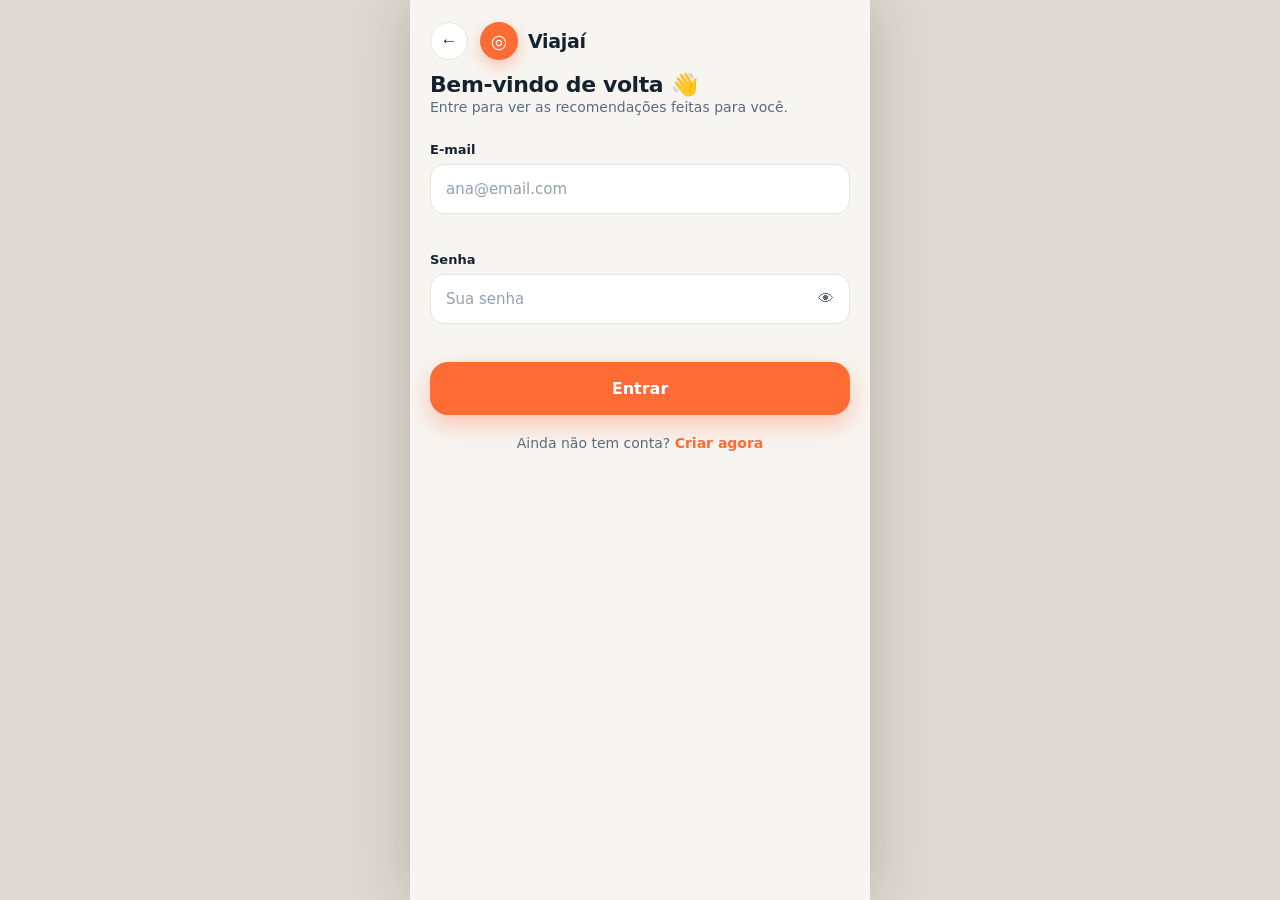
==== app.html @ b789b590 "Demo estática do Viajaí (telas e tour) Co-Authored-By: Claude Sonnet 5.5 <noreply@anthropic.com> Cla" ====
<!DOCTYPE html>
<html lang="pt-BR">
<head>
  <meta charset="UTF-8" />
  <meta name="viewport" content="width=device-width, initial-scale=1, viewport-fit=cover" />
  <title>Início · Viajaí</title>
  <link rel="stylesheet" href="vendor/leaflet/leaflet.css" />
  <link rel="stylesheet" href="css/estilos.css" />
</head>
<body>
  <main class="app">
    <header class="cabecalho-home">
      <div>
        <p class="texto-apoio" id="saudacao">Bem-vindo de volta</p>
        <h2 id="nome-usuario">…</h2>
      </div>
      <div style="display:flex;align-items:center;gap:10px">
        <button class="icone-redondo" id="atalho-salvos" title="Meus salvos">♥</button>
        <div class="avatar" id="avatar">?</div>
      </div>
    </header>

    <div class="busca">
      <label class="busca__caixa">
        <span>🔍</span>
        <input id="entrada-busca" type="search" placeholder="Buscar destinos, restaurantes..." />
      </label>
      <button class="busca__botao" id="botao-filtros" title="Filtros">⚙</button>
    </div>

    <div class="filtros" id="filtros"></div>

    <div class="conteudo">
      <!-- ---------------- Início ---------------- -->
      <section id="aba-inicio">
        <nav class="atalhos" aria-label="Ferramentas de viagem">
          <a class="atalho" href="viagens.html"><span class="atalho__icone">🧳</span>Viagens
            <span class="contador" id="contador-convites" hidden></span></a>
          <a class="atalho" href="comparar.html"><span class="atalho__icone">⚖️</span>Comparar</a>
          <a class="atalho" href="diario.html"><span class="atalho__icone">📔</span>Diário</a>
          <a class="atalho" href="comunidade.html"><span class="atalho__icone">💬</span>Comunidade</a>
        </nav>

        <div class="secao">
          <h2>Para você 🎯</h2>
          <button id="ver-todos">Ver todos</button>
        </div>
        <div class="carrossel" id="destaques"></div>

        <div class="secao" style="margin-top:18px">
          <h2>Explore mais</h2>
          <span class="texto-mini" id="contador-lugares"></span>
        </div>
        <div id="lista-lugares" class="carregando">
          <div class="esqueleto"></div><div class="esqueleto"></div><div class="esqueleto"></div>
        </div>
      </section>

      <!-- ---------------- Explorar ---------------- -->
      <section id="aba-explorar" hidden>
        <div class="bloco" id="painel-filtros">
          <h3>Filtrar resultados</h3>
          <div style="display:flex;gap:10px;margin-top:12px">
            <select class="selecao" id="filtro-preco">
              <option value="">Qualquer preço</option>
              <option value="1">Até $</option>
              <option value="2">Até $$</option>
              <option value="3">Até $$$</option>
              <option value="4">Até $$$$</option>
            </select>
            <select class="selecao" id="filtro-ordem">
              <option value="match">Maior match</option>
              <option value="nota">Melhor nota</option>
              <option value="populares">Mais salvos</option>
              <option value="preco">Menor preço</option>
              <option value="nome">Nome (A-Z)</option>
            </select>
          </div>
        </div>
        <div class="secao">
          <h2>Resultados</h2>
          <span class="texto-mini" id="contador-busca"></span>
        </div>
        <button type="button" class="botao botao--claro" id="ver-mapa" style="margin-bottom:12px">🗺️ Ver todos os lugares no mapa</button>
        <div id="lista-busca"></div>
      </section>

      <!-- ---------------- Salvos ---------------- -->
      <section id="aba-salvos" hidden>
        <div class="secao"><h2>Seus salvos ♥</h2><span class="texto-mini" id="contador-salvos"></span></div>
        <div id="lista-salvos"></div>
      </section>

      <!-- ---------------- Perfil ---------------- -->
      <section id="aba-perfil" hidden>
        <div class="perfil-topo">
          <div class="avatar" id="avatar-perfil">?</div>
          <div>
            <h2 id="perfil-nome">…</h2>
            <p class="texto-apoio" id="perfil-email"></p>
          </div>
        </div>

        <div class="bloco">
          <h3>Seu perfil de viagem</h3>
          <div class="etiquetas" id="perfil-interesses"></div>
          <div style="margin-top:14px">
            <div class="linha-info"><span>Orçamento</span><strong id="perfil-orcamento">—</strong></div>
            <div class="linha-info"><span>Localização</span><strong id="perfil-local">—</strong></div>
            <div class="linha-info"><span>Lugares salvos</span><strong id="perfil-salvos">0</strong></div>
            <div class="linha-info"><span>Conta verificada</span><strong id="perfil-verificado">—</strong></div>
          </div>
        </div>

        <div class="bloco">
          <h3>Suas viagens</h3>
          <div style="margin-top:10px">
            <a class="linha-info" href="viagens.html"><span>🧳 Viagens planejadas</span><strong id="perfil-viagens">—</strong></a>
            <a class="linha-info" href="diario.html"><span>📔 Diário e estatísticas</span><strong>›</strong></a>
            <a class="linha-info" href="comunidade.html"><span>💬 Comunidade de viajantes</span><strong>›</strong></a>
            <a class="linha-info" href="chat.html"><span>🔒 O que o Vai pode consultar</span><strong>›</strong></a>
          </div>
        </div>

        <button class="botao botao--claro" id="botao-interesses" type="button">
          Editar meus interesses
        </button>
        <button class="botao botao--texto" id="botao-sair">Sair da conta</button>
      </section>
    </div>

    <button class="fab" id="fab-chat" title="Falar com o Vai">💬</button>
    <span class="fab__legenda">Vai</span>

    <nav class="nav">
      <button data-aba="inicio" class="ativo"><span class="icone">🏠</span>Início</button>
      <button data-aba="explorar"><span class="icone">🔍</span>Explorar</button>
      <a href="viagens.html"><span class="icone">🧳</span>Viagens</a>
      <button data-aba="salvos"><span class="icone">🔖</span>Salvos</button>
      <button data-aba="perfil"><span class="icone">👤</span>Perfil</button>
    </nav>
  </main>

  <!-- Detalhes do lugar -->
  <div class="modal" id="modal">
    <div class="modal__fundo" data-fechar></div>
    <div class="modal__caixa">
      <div class="modal__foto" id="modal-foto"><div class="modal__puxador"></div></div>
      <p class="credito-foto" id="modal-credito" style="margin:-10px -20px 8px"></p>
      <div class="secao" style="align-items:center">
        <h2 id="modal-nome"></h2>
        <div class="match" id="modal-match"><span></span></div>
      </div>
      <p class="texto-apoio" id="modal-local"></p>
      <p style="margin:14px 0;font-size:14.5px;line-height:1.6" id="modal-descricao"></p>
      <div class="linha-info"><span>Avaliação</span><strong id="modal-nota"></strong></div>
      <div class="linha-info"><span>Faixa de preço</span><strong id="modal-preco"></strong></div>
      <div class="linha-info"><span>Distância de você</span><strong id="modal-distancia"></strong></div>
      <div class="linha-info"><span>Melhor época</span><strong id="modal-epoca"></strong></div>
      <button class="botao botao--primario" id="modal-favoritar" style="margin-top:18px">♥ Salvar</button>
      <div class="acoes-linha" style="margin-top:10px">
        <a class="botao botao--claro" id="modal-pagina" href="#">Ver detalhes e fotos</a>
        <a class="botao botao--suave" id="modal-planejar" href="#">🧳 Planejar viagem</a>
      </div>
      <button class="botao botao--texto" data-fechar>Fechar</button>
    </div>
  </div>

  <script src="vendor/leaflet/leaflet.js"></script>
  <script src="js/api.js"></script>
  <script src="js/ui.js"></script>
  <script src="js/app.js"></script>
</body>
</html>
---- vendor/leaflet/leaflet.css ----
/* required styles */

.leaflet-pane,
.leaflet-tile,
.leaflet-marker-icon,
.leaflet-marker-shadow,
.leaflet-tile-container,
.leaflet-pane > svg,
.leaflet-pane > canvas,
.leaflet-zoom-box,
.leaflet-image-layer,
.leaflet-layer {
	position: absolute;
	left: 0;
	top: 0;
	}
.leaflet-container {
	overflow: hidden;
	}
.leaflet-tile,
.leaflet-marker-icon,
.leaflet-marker-shadow {
	-webkit-user-select: none;
	   -moz-user-select: none;
	        user-select: none;
	  -webkit-user-drag: none;
	}
/* Prevents IE11 from highlighting tiles in blue */
.leaflet-tile::selection {
	background: transparent;
}
/* Safari renders non-retina tile on retina better with this, but Chrome is worse */
.leaflet-safari .leaflet-tile {
	image-rendering: -webkit-optimize-contrast;
	}
/* hack that prevents hw layers "stretching" when loading new tiles */
.leaflet-safari .leaflet-tile-container {
	width: 1600px;
	height: 1600px;
	-webkit-transform-origin: 0 0;
	}
.leaflet-marker-icon,
.leaflet-marker-shadow {
	display: block;
	}
/* .leaflet-container svg: reset svg max-width decleration shipped in Joomla! (joomla.org) 3.x */
/* .leaflet-container img: map is broken in FF if you have max-width: 100% on tiles */
.leaflet-container .leaflet-overlay-pane svg {
	max-width: none !important;
	max-height: none !important;
	}
.leaflet-container .leaflet-marker-pane img,
.leaflet-container .leaflet-shadow-pane img,
.leaflet-container .leaflet-tile-pane img,
.leaflet-container img.leaflet-image-layer,
.leaflet-container .leaflet-tile {
	max-width: none !important;
	max-height: none !important;
	width: auto;
	padding: 0;
	}

.leaflet-container img.leaflet-tile {
	/* See: https://bugs.chromium.org/p/chromium/issues/detail?id=600120 */
	mix-blend-mode: plus-lighter;
}

.leaflet-container.leaflet-touch-zoom {
	-ms-touch-action: pan-x pan-y;
	touch-action: pan-x pan-y;
	}
.leaflet-container.leaflet-touch-drag {
	-ms-touch-action: pinch-zoom;
	/* Fallback for FF which doesn't support pinch-zoom */
	touch-action: none;
	touch-action: pinch-zoom;
}
.leaflet-container.leaflet-touch-drag.leaflet-touch-zoom {
	-ms-touch-action: none;
	touch-action: none;
}
.leaflet-container {
	-webkit-tap-highlight-color: transparent;
}
.leaflet-container a {
	-webkit-tap-highlight-color: rgba(51, 181, 229, 0.4);
}
.leaflet-tile {
	filter: inherit;
	visibility: hidden;
	}
.leaflet-tile-loaded {
	visibility: inherit;
	}
.leaflet-zoom-box {
	width: 0;
	height: 0;
	-moz-box-sizing: border-box;
	     box-sizing: border-box;
	z-index: 800;
	}
/* workaround for https://bugzilla.mozilla.org/show_bug.cgi?id=888319 */
.leaflet-overlay-pane svg {
	-moz-user-select: none;
	}

.leaflet-pane         { z-index: 400; }

.leaflet-tile-pane    { z-index: 200; }
.leaflet-overlay-pane { z-index: 400; }
.leaflet-shadow-pane  { z-index: 500; }
.leaflet-marker-pane  { z-index: 600; }
.leaflet-tooltip-pane   { z-index: 650; }
.leaflet-popup-pane   { z-index: 700; }

.leaflet-map-pane canvas { z-index: 100; }
.leaflet-map-pane svg    { z-index: 200; }

.leaflet-vml-shape {
	width: 1px;
	height: 1px;
	}
.lvml {
	behavior: url(#default#VML);
	display: inline-block;
	position: absolute;
	}


/* control positioning */

.leaflet-control {
	position: relative;
	z-index: 800;
	pointer-events: visiblePainted; /* IE 9-10 doesn't have auto */
	pointer-events: auto;
	}
.leaflet-top,
.leaflet-bottom {
	position: absolute;
	z-index: 1000;
	pointer-events: none;
	}
.leaflet-top {
	top: 0;
	}
.leaflet-right {
	right: 0;
	}
.leaflet-bottom {
	bottom: 0;
	}
.leaflet-left {
	left: 0;
	}
.leaflet-control {
	float: left;
	clear: both;
	}
.leaflet-right .leaflet-control {
	float: right;
	}
.leaflet-top .leaflet-control {
	margin-top: 10px;
	}
.leaflet-bottom .leaflet-control {
	margin-bottom: 10px;
	}
.leaflet-left .leaflet-control {
	margin-left: 10px;
	}
.leaflet-right .leaflet-control {
	margin-right: 10px;
	}


/* zoom and fade animations */

.leaflet-fade-anim .leaflet-popup {
	opacity: 0;
	-webkit-transition: opacity 0.2s linear;
	   -moz-transition: opacity 0.2s linear;
	        transition: opacity 0.2s linear;
	}
.leaflet-fade-anim .leaflet-map-pane .leaflet-popup {
	opacity: 1;
	}
.leaflet-zoom-animated {
	-webkit-transform-origin: 0 0;
	    -ms-transform-origin: 0 0;
	        transform-origin: 0 0;
	}
svg.leaflet-zoom-animated {
	will-change: transform;
}

.leaflet-zoom-anim .leaflet-zoom-animated {
	-webkit-transition: -webkit-transform 0.25s cubic-bezier(0,0,0.25,1);
	   -moz-transition:    -moz-transform 0.25s cubic-bezier(0,0,0.25,1);
	        transition:         transform 0.25s cubic-bezier(0,0,0.25,1);
	}
.leaflet-zoom-anim .leaflet-tile,
.leaflet-pan-anim .leaflet-tile {
	-webkit-transition: none;
	   -moz-transition: none;
	        transition: none;
	}

.leaflet-zoom-anim .leaflet-zoom-hide {
	visibility: hidden;
	}


/* cursors */

.leaflet-interactive {
	cursor: pointer;
	}
.leaflet-grab {
	cursor: -webkit-grab;
	cursor:    -moz-grab;
	cursor:         grab;
	}
.leaflet-crosshair,
.leaflet-crosshair .leaflet-interactive {
	cursor: crosshair;
	}
.leaflet-popup-pane,
.leaflet-control {
	cursor: auto;
	}
.leaflet-dragging .leaflet-grab,
.leaflet-dragging .leaflet-grab .leaflet-interactive,
.leaflet-dragging .leaflet-marker-draggable {
	cursor: move;
	cursor: -webkit-grabbing;
	cursor:    -moz-grabbing;
	cursor:         grabbing;
	}

/* marker & overlays interactivity */
.leaflet-marker-icon,
.leaflet-marker-shadow,
.leaflet-image-layer,
.leaflet-pane > svg path,
.leaflet-tile-container {
	pointer-events: none;
	}

.leaflet-marker-icon.leaflet-interactive,
.leaflet-image-layer.leaflet-interactive,
.leaflet-pane > svg path.leaflet-interactive,
svg.leaflet-image-layer.leaflet-interactive path {
	pointer-events: visiblePainted; /* IE 9-10 doesn't have auto */
	pointer-events: auto;
	}

/* visual tweaks */

.leaflet-container {
	background: #ddd;
	outline-offset: 1px;
	}
.leaflet-container a {
	color: #0078A8;
	}
.leaflet-zoom-box {
	border: 2px dotted #38f;
	background: rgba(255,255,255,0.5);
	}


/* general typography */
.leaflet-container {
	font-family: "Helvetica Neue", Arial, Helvetica, sans-serif;
	font-size: 12px;
	font-size: 0.75rem;
	line-height: 1.5;
	}


/* general toolbar styles */

.leaflet-bar {
	box-shadow: 0 1px 5px rgba(0,0,0,0.65);
	border-radius: 4px;
	}
.leaflet-bar a {
	background-color: #fff;
	border-bottom: 1px solid #ccc;
	width: 26px;
	height: 26px;
	line-height: 26px;
	display: block;
	text-align: center;
	text-decoration: none;
	color: black;
	}
.leaflet-bar a,
.leaflet-control-layers-toggle {
	background-position: 50% 50%;
	background-repeat: no-repeat;
	display: block;
	}
.leaflet-bar a:hover,
.leaflet-bar a:focus {
	background-color: #f4f4f4;
	}
.leaflet-bar a:first-child {
	border-top-left-radius: 4px;
	border-top-right-radius: 4px;
	}
.leaflet-bar a:last-child {
	border-bottom-left-radius: 4px;
	border-bottom-right-radius: 4px;
	border-bottom: none;
	}
.leaflet-bar a.leaflet-disabled {
	cursor: default;
	background-color: #f4f4f4;
	color: #bbb;
	}

.leaflet-touch .leaflet-bar a {
	width: 30px;
	height: 30px;
	line-height: 30px;
	}
.leaflet-touch .leaflet-bar a:first-child {
	border-top-left-radius: 2px;
	border-top-right-radius: 2px;
	}
.leaflet-touch .leaflet-bar a:last-child {
	border-bottom-left-radius: 2px;
	border-bottom-right-radius: 2px;
	}

/* zoom control */

.leaflet-control-zoom-in,
.leaflet-control-zoom-out {
	font: bold 18px 'Lucida Console', Monaco, monospace;
	text-indent: 1px;
	}

.leaflet-touch .leaflet-control-zoom-in, .leaflet-touch .leaflet-control-zoom-out  {
	font-size: 22px;
	}


/* layers control */

.leaflet-control-layers {
	box-shadow: 0 1px 5px rgba(0,0,0,0.4);
	background: #fff;
	border-radius: 5px;
	}
.leaflet-control-layers-toggle {
	background-image: url(images/layers.png);
	width: 36px;
	height: 36px;
	}
.leaflet-retina .leaflet-control-layers-toggle {
	background-image: url(images/layers-2x.png);
	background-size: 26px 26px;
	}
.leaflet-touch .leaflet-control-layers-toggle {
	width: 44px;
	height: 44px;
	}
.leaflet-control-layers .leaflet-control-layers-list,
.leaflet-control-layers-expanded .leaflet-control-layers-toggle {
	display: none;
	}
.leaflet-control-layers-expanded .leaflet-control-layers-list {
	display: block;
	position: relative;
	}
.leaflet-control-layers-expanded {
	padding: 6px 10px 6px 6px;
	color: #333;
	background: #fff;
	}
.leaflet-control-layers-scrollbar {
	overflow-y: scroll;
	overflow-x: hidden;
	padding-right: 5px;
	}
.leaflet-control-layers-selector {
	margin-top: 2px;
	position: relative;
	top: 1px;
	}
.leaflet-control-layers label {
	display: block;
	font-size: 13px;
	font-size: 1.08333em;
	}
.leaflet-control-layers-separator {
	height: 0;
	border-top: 1px solid #ddd;
	margin: 5px -10px 5px -6px;
	}

/* Default icon URLs */
.leaflet-default-icon-path { /* used only in path-guessing heuristic, see L.Icon.Default */
	background-image: url(images/marker-icon.png);
	}


/* attribution and scale controls */

.leaflet-container .leaflet-control-attribution {
	background: #fff;
	background: rgba(255, 255, 255, 0.8);
	margin: 0;
	}
.leaflet-control-attribution,
.leaflet-control-scale-line {
	padding: 0 5px;
	color: #333;
	line-height: 1.4;
	}
.leaflet-control-attribution a {
	text-decoration: none;
	}
.leaflet-control-attribution a:hover,
.leaflet-control-attribution a:focus {
	text-decoration: underline;
	}
.leaflet-attribution-flag {
	display: inline !important;
	vertical-align: baseline !important;
	width: 1em;
	height: 0.6669em;
	}
.leaflet-left .leaflet-control-scale {
	margin-left: 5px;
	}
.leaflet-bottom .leaflet-control-scale {
	margin-bottom: 5px;
	}
.leaflet-control-scale-line {
	border: 2px solid #777;
	border-top: none;
	line-height: 1.1;
	padding: 2px 5px 1px;
	white-space: nowrap;
	-moz-box-sizing: border-box;
	     box-sizing: border-box;
	background: rgba(255, 255, 255, 0.8);
	text-shadow: 1px 1px #fff;
	}
.leaflet-control-scale-line:not(:first-child) {
	border-top: 2px solid #777;
	border-bottom: none;
	margin-top: -2px;
	}
.leaflet-control-scale-line:not(:first-child):not(:last-child) {
	border-bottom: 2px solid #777;
	}

.leaflet-touch .leaflet-control-attribution,
.leaflet-touch .leaflet-control-layers,
.leaflet-touch .leaflet-bar {
	box-shadow: none;
	}
.leaflet-touch .leaflet-control-layers,
.leaflet-touch .leaflet-bar {
	border: 2px solid rgba(0,0,0,0.2);
	background-clip: padding-box;
	}


/* popup */

.leaflet-popup {
	position: absolute;
	text-align: center;
	margin-bottom: 20px;
	}
.leaflet-popup-content-wrapper {
	padding: 1px;
	text-align: left;
	border-radius: 12px;
	}
.leaflet-popup-content {
	margin: 13px 24px 13px 20px;
	line-height: 1.3;
	font-size: 13px;
	font-size: 1.08333em;
	min-height: 1px;
	}
.leaflet-popup-content p {
	margin: 17px 0;
	margin: 1.3em 0;
	}
.leaflet-popup-tip-container {
	width: 40px;
	height: 20px;
	position: absolute;
	left: 50%;
	margin-top: -1px;
	margin-left: -20px;
	overflow: hidden;
	pointer-events: none;
	}
.leaflet-popup-tip {
	width: 17px;
	height: 17px;
	padding: 1px;

	margin: -10px auto 0;
	pointer-events: auto;

	-webkit-transform: rotate(45deg);
	   -moz-transform: rotate(45deg);
	    -ms-transform: rotate(45deg);
	        transform: rotate(45deg);
	}
.leaflet-popup-content-wrapper,
.leaflet-popup-tip {
	background: white;
	color: #333;
	box-shadow: 0 3px 14px rgba(0,0,0,0.4);
	}
.leaflet-container a.leaflet-popup-close-button {
	position: absolute;
	top: 0;
	right: 0;
	border: none;
	text-align: center;
	width: 24px;
	height: 24px;
	font: 16px/24px Tahoma, Verdana, sans-serif;
	color: #757575;
	text-decoration: none;
	background: transparent;
	}
.leaflet-container a.leaflet-popup-close-button:hover,
.leaflet-container a.leaflet-popup-close-button:focus {
	color: #585858;
	}
.leaflet-popup-scrolled {
	overflow: auto;
	}

.leaflet-oldie .leaflet-popup-content-wrapper {
	-ms-zoom: 1;
	}
.leaflet-oldie .leaflet-popup-tip {
	width: 24px;
	margin: 0 auto;

	-ms-filter: "progid:DXImageTransform.Microsoft.Matrix(M11=0.70710678, M12=0.70710678, M21=-0.70710678, M22=0.70710678)";
	filter: progid:DXImageTransform.Microsoft.Matrix(M11=0.70710678, M12=0.70710678, M21=-0.70710678, M22=0.70710678);
	}

.leaflet-oldie .leaflet-control-zoom,
.leaflet-oldie .leaflet-control-layers,
.leaflet-oldie .leaflet-popup-content-wrapper,
.leaflet-oldie .leaflet-popup-tip {
	border: 1px solid #999;
	}


/* div icon */

.leaflet-div-icon {
	background: #fff;
	border: 1px solid #666;
	}


/* Tooltip */
/* Base styles for the element that has a tooltip */
.leaflet-tooltip {
	position: absolute;
	padding: 6px;
	background-color: #fff;
	border: 1px solid #fff;
	border-radius: 3px;
	color: #222;
	white-space: nowrap;
	-webkit-user-select: none;
	-moz-user-select: none;
	-ms-user-select: none;
	user-select: none;
	pointer-events: none;
	box-shadow: 0 1px 3px rgba(0,0,0,0.4);
	}
.leaflet-tooltip.leaflet-interactive {
	cursor: pointer;
	pointer-events: auto;
	}
.leaflet-tooltip-top:before,
.leaflet-tooltip-bottom:before,
.leaflet-tooltip-left:before,
.leaflet-tooltip-right:before {
	position: absolute;
	pointer-events: none;
	border: 6px solid transparent;
	background: transparent;
	content: "";
	}

/* Directions */

.leaflet-tooltip-bottom {
	margin-top: 6px;
}
.leaflet-tooltip-top {
	margin-top: -6px;
}
.leaflet-tooltip-bottom:before,
.leaflet-tooltip-top:before {
	left: 50%;
	margin-left: -6px;
	}
.leaflet-tooltip-top:before {
	bottom: 0;
	margin-bottom: -12px;
	border-top-color: #fff;
	}
.leaflet-tooltip-bottom:before {
	top: 0;
	margin-top: -12px;
	margin-left: -6px;
	border-bottom-color: #fff;
	}
.leaflet-tooltip-left {
	margin-left: -6px;
}
.leaflet-tooltip-right {
	margin-left: 6px;
}
.leaflet-tooltip-left:before,
.leaflet-tooltip-right:before {
	top: 50%;
	margin-top: -6px;
	}
.leaflet-tooltip-left:before {
	right: 0;
	margin-right: -12px;
	border-left-color: #fff;
	}
.leaflet-tooltip-right:before {
	left: 0;
	margin-left: -12px;
	border-right-color: #fff;
	}

/* Printing */

@media print {
	/* Prevent printers from removing background-images of controls. */
	.leaflet-control {
		-webkit-print-color-adjust: exact;
		print-color-adjust: exact;
		}
	}
---- css/estilos.css ----
/* ============================================================
   Viajaí — folha de estilos única do frontend
   ============================================================ */

:root {
  --laranja: #ff6b35;
  --laranja-escuro: #e85a25;
  --laranja-claro: #fff1ea;
  --tinta: #16232f;
  --tinta-media: #5b6b7a;
  --tinta-fraca: #93a1ad;
  --fundo: #f7f5f2;
  --branco: #ffffff;
  --borda: #e8e4de;
  --verde: #16a34a;
  --azul: #2f80ed;
  --vermelho: #d92d20;
  --raio: 18px;
  --raio-g: 26px;
  --sombra: 0 8px 28px rgba(22, 35, 47, .08);
  --sombra-forte: 0 14px 40px rgba(22, 35, 47, .16);
  --fonte: "Segoe UI", system-ui, -apple-system, "Helvetica Neue", Arial, sans-serif;
}

* { box-sizing: border-box; }

html, body {
  margin: 0;
  padding: 0;
  font-family: var(--fonte);
  color: var(--tinta);
  background: #ded9d2;
  -webkit-font-smoothing: antialiased;
}

body { display: flex; justify-content: center; min-height: 100vh; }

/* Container que simula a tela do celular ------------------------------- */
.app {
  width: 100%;
  max-width: 460px;
  min-height: 100vh;
  background: var(--fundo);
  position: relative;
  overflow-x: hidden;
  box-shadow: 0 0 60px rgba(0, 0, 0, .18);
  display: flex;
  flex-direction: column;
}

.conteudo { flex: 1; padding: 0 20px 120px; }
.conteudo--sem-nav { padding-bottom: 32px; }

/* Tipografia ----------------------------------------------------------- */
h1, h2, h3 { margin: 0; line-height: 1.15; letter-spacing: -.4px; }
h1 { font-size: 30px; font-weight: 800; }
h2 { font-size: 22px; font-weight: 800; }
h3 { font-size: 16px; font-weight: 700; }
p { margin: 0; line-height: 1.5; }
.texto-apoio { color: var(--tinta-media); font-size: 14px; }
.texto-mini { color: var(--tinta-fraca); font-size: 12px; }
a { color: var(--laranja); text-decoration: none; font-weight: 600; }

/* Marca ---------------------------------------------------------------- */
.marca { display: flex; align-items: center; gap: 10px; }
.marca__icone {
  width: 38px; height: 38px; border-radius: 50%;
  background: var(--laranja); color: #fff;
  display: grid; place-items: center; font-size: 19px; font-weight: 700;
  box-shadow: 0 6px 16px rgba(255, 107, 53, .35);
}
.marca__nome { font-size: 19px; font-weight: 800; letter-spacing: -.3px; }

/* ======================= TELA DE BOAS-VINDAS ========================= */
.boas-vindas {
  position: relative;
  min-height: 100vh;
  display: flex;
  flex-direction: column;
  justify-content: space-between;
  padding: 28px 22px 34px;
  color: #fff;
  background-image: url("../assets/praia.jpg");
  background-size: cover;
  background-position: center;
  isolation: isolate;
}
.boas-vindas::after {
  content: "";
  position: absolute; inset: 0; z-index: -1;
  background: linear-gradient(180deg,
      rgba(10, 25, 35, .38) 0%,
      rgba(10, 25, 35, .10) 32%,
      rgba(10, 25, 35, .55) 68%,
      rgba(8, 20, 28, .86) 100%);
}
.boas-vindas .marca__nome { color: #fff; text-shadow: 0 2px 12px rgba(0, 0, 0, .35); }

.aviso {
  display: flex; align-items: center; gap: 12px;
  background: rgba(20, 28, 34, .82);
  backdrop-filter: blur(6px);
  color: #fff; font-size: 13px; line-height: 1.35;
  padding: 12px 14px; border-radius: 14px;
  margin: 0 auto 18px; max-width: 320px;
}
.aviso button {
  margin-left: auto; background: rgba(255, 255, 255, .14); border: 1px solid rgba(255, 255, 255, .35);
  color: #fff; width: 26px; height: 26px; border-radius: 8px; cursor: pointer; font-size: 14px;
}

.chips-flutuantes { display: flex; gap: 8px; flex-wrap: wrap; margin-bottom: 16px; }
.chip-vidro {
  background: rgba(255, 255, 255, .18);
  border: 1px solid rgba(255, 255, 255, .38);
  backdrop-filter: blur(8px);
  color: #fff; font-size: 13px; font-weight: 600;
  padding: 7px 14px; border-radius: 999px;
}

.boas-vindas h1 { font-size: 34px; text-shadow: 0 2px 18px rgba(0, 0, 0, .35); }
.boas-vindas .texto-apoio { color: rgba(255, 255, 255, .88); margin: 12px 0 26px; font-size: 15px; }

/* Botões --------------------------------------------------------------- */
.botao {
  display: flex; align-items: center; justify-content: center; gap: 8px;
  width: 100%; padding: 17px 20px; border-radius: var(--raio);
  font-family: var(--fonte); font-size: 16px; font-weight: 700;
  border: none; cursor: pointer; transition: transform .12s ease, filter .18s ease;
}
.botao:active { transform: scale(.985); }
.botao[disabled] { opacity: .6; cursor: not-allowed; }
.botao--primario { background: var(--laranja); color: #fff; box-shadow: 0 10px 24px rgba(255, 107, 53, .35); }
.botao--primario:hover:not([disabled]) { filter: brightness(1.05); }
.botao--vidro {
  background: rgba(255, 255, 255, .16); color: #fff;
  border: 1px solid rgba(255, 255, 255, .45); backdrop-filter: blur(8px);
  margin-top: 12px;
}
.botao--claro { background: var(--branco); color: var(--tinta); border: 1px solid var(--borda); }
.botao--texto { background: none; color: var(--laranja); box-shadow: none; padding: 12px; }

/* Cabeçalhos internos --------------------------------------------------- */
.topo { display: flex; align-items: center; gap: 12px; padding: 22px 20px 12px; }
.topo__voltar {
  width: 38px; height: 38px; border-radius: 50%; border: 1px solid var(--borda);
  background: var(--branco); cursor: pointer; font-size: 17px; color: var(--tinta);
}

.passos { display: flex; gap: 6px; margin: 18px 0 6px; }
.passos span { flex: 1; height: 5px; border-radius: 99px; background: #e6e1da; }
.passos span.ativo { background: var(--laranja); }

/* Formulários ----------------------------------------------------------- */
.campo { margin-bottom: 16px; }
.campo label { display: block; font-size: 13px; font-weight: 700; margin-bottom: 7px; color: var(--tinta); }
.campo__caixa { position: relative; display: flex; align-items: center; }
.campo input {
  width: 100%; padding: 15px 44px 15px 15px; font-size: 15px; font-family: var(--fonte);
  border: 1.5px solid var(--borda); border-radius: 14px; background: var(--branco); color: var(--tinta);
  transition: border-color .15s ease, box-shadow .15s ease;
}
.campo input:focus { outline: none; border-color: var(--laranja); box-shadow: 0 0 0 4px rgba(255, 107, 53, .14); }
.campo input::placeholder { color: var(--tinta-fraca); }
.campo__acao {
  position: absolute; right: 8px; background: none; border: none; cursor: pointer;
  font-size: 16px; padding: 8px; color: var(--tinta-media);
}
.campo__estado { position: absolute; right: 14px; font-size: 15px; pointer-events: none; }
.campo.valido input { border-color: #9ad5b0; }
.campo.invalido input { border-color: var(--vermelho); }
.campo__mensagem { display: block; font-size: 12.5px; margin-top: 6px; min-height: 16px; color: var(--tinta-media); }
.campo.invalido .campo__mensagem { color: var(--vermelho); }
.campo.valido .campo__mensagem { color: var(--verde); }

.forca { display: flex; gap: 5px; margin-top: 8px; }
.forca span { flex: 1; height: 4px; border-radius: 99px; background: #e6e1da; transition: background .2s ease; }
.forca span.fraca { background: #e5484d; }
.forca span.media { background: #f5a524; }
.forca span.forte { background: var(--verde); }

.regras { list-style: none; margin: 10px 0 0; padding: 0; display: grid; gap: 5px; }
.regras li { font-size: 12.5px; color: var(--tinta-fraca); display: flex; align-items: center; gap: 7px; }
.regras li.ok { color: var(--verde); }
.regras li::before { content: "○"; font-size: 12px; }
.regras li.ok::before { content: "●"; }

.alerta {
  padding: 13px 15px; border-radius: 14px; font-size: 13.5px; margin-bottom: 16px; display: none;
}
.alerta.visivel { display: block; }
.alerta--erro { background: #fdecea; color: #a4262c; border: 1px solid #f7cfcb; }
.alerta--ok { background: #e9f7ef; color: #14683a; border: 1px solid #c6ebd5; }

/* Código de verificação -------------------------------------------------- */
.codigo { display: flex; gap: 9px; justify-content: space-between; margin: 6px 0 4px; }
.codigo input {
  width: 100%; aspect-ratio: 1 / 1.15; text-align: center; font-size: 22px; font-weight: 800;
  border: 1.5px solid var(--borda); border-radius: 14px; background: var(--branco);
  font-family: var(--fonte); color: var(--tinta);
}
.codigo input:focus { outline: none; border-color: var(--laranja); box-shadow: 0 0 0 4px rgba(255, 107, 53, .14); }

/* Interesses ------------------------------------------------------------- */
.grade-interesses { display: grid; grid-template-columns: 1fr 1fr; gap: 12px; margin: 6px 0 22px; }
.interesse {
  position: relative; display: flex; align-items: center; gap: 11px;
  padding: 16px 14px; border-radius: var(--raio); border: 2px solid var(--borda);
  background: var(--branco); cursor: pointer; font-weight: 700; font-size: 15px;
  transition: border-color .15s ease, box-shadow .15s ease, transform .12s ease;
}
.interesse:active { transform: scale(.98); }
.interesse__icone { width: 34px; height: 34px; border-radius: 11px; display: grid; place-items: center; font-size: 17px; }
.interesse.selecionado { border-color: var(--laranja); background: var(--laranja-claro); }
.interesse.selecionado::after {
  content: "✓"; position: absolute; top: -9px; right: -7px;
  width: 24px; height: 24px; border-radius: 50%; background: var(--laranja); color: #fff;
  display: grid; place-items: center; font-size: 13px; font-weight: 700;
  box-shadow: 0 4px 10px rgba(255, 107, 53, .4);
}

.bloco { background: var(--branco); border: 1px solid var(--borda); border-radius: var(--raio-g); padding: 18px; margin-bottom: 16px; }
.bloco h3 { margin-bottom: 4px; }

.orcamento { display: flex; gap: 9px; margin: 14px 0 8px; }
.orcamento button {
  flex: 1; padding: 13px 0; border-radius: 14px; border: none; cursor: pointer;
  background: var(--laranja-claro); color: var(--laranja); font-weight: 800; font-size: 15px;
  font-family: var(--fonte); transition: all .15s ease;
}
.orcamento button.ativo { background: var(--laranja); color: #fff; box-shadow: 0 8px 18px rgba(255, 107, 53, .32); }

.selecao {
  width: 100%; padding: 14px 15px; border-radius: 14px; border: 1.5px solid var(--borda);
  background: var(--branco); font-family: var(--fonte); font-size: 15px; color: var(--tinta);
}
.selecao:focus { outline: none; border-color: var(--laranja); }

.rodape-fixo {
  position: sticky; bottom: 0; padding: 14px 20px calc(16px + env(safe-area-inset-bottom));
  background: linear-gradient(180deg, rgba(247, 245, 242, 0) 0%, var(--fundo) 32%);
}

/* ============================ HOME ==================================== */
.cabecalho-home {
  display: flex; align-items: flex-start; justify-content: space-between;
  padding: 26px 20px 14px;
}
.avatar {
  width: 44px; height: 44px; border-radius: 50%; background: linear-gradient(135deg, #ffb088, var(--laranja));
  color: #fff; display: grid; place-items: center; font-weight: 800; font-size: 15px;
  border: 2px solid #fff; box-shadow: var(--sombra);
}
.icone-redondo {
  width: 40px; height: 40px; border-radius: 50%; border: none; cursor: pointer;
  background: var(--laranja-claro); color: var(--laranja); font-size: 17px;
}

.busca { display: flex; align-items: center; gap: 10px; padding: 0 20px 14px; }
.busca__caixa {
  flex: 1; display: flex; align-items: center; gap: 10px; background: var(--branco);
  border: 1px solid var(--borda); border-radius: 999px; padding: 13px 16px;
}
.busca__caixa input { border: none; outline: none; flex: 1; font-size: 14.5px; font-family: var(--fonte); background: none; color: var(--tinta); }
.busca__botao {
  width: 44px; height: 44px; border-radius: 50%; border: none; background: var(--laranja);
  color: #fff; font-size: 16px; cursor: pointer; box-shadow: 0 8px 18px rgba(255, 107, 53, .32);
}

.filtros { display: flex; gap: 9px; overflow-x: auto; padding: 2px 20px 16px; scrollbar-width: none; }
.filtros::-webkit-scrollbar { display: none; }
.filtro {
  white-space: nowrap; padding: 10px 18px; border-radius: 999px; cursor: pointer;
  border: 1px solid var(--borda); background: var(--branco); color: var(--tinta);
  font-size: 14px; font-weight: 600; font-family: var(--fonte);
}
.filtro.ativo { background: var(--laranja); border-color: var(--laranja); color: #fff; }

.secao { display: flex; align-items: baseline; justify-content: space-between; padding: 6px 0 12px; }
.secao h2 { font-size: 19px; }
.secao a, .secao button {
  background: none; border: none; color: var(--laranja); font-weight: 700; font-size: 13.5px;
  cursor: pointer; font-family: var(--fonte);
}

/* Carrossel de destaques */
.carrossel {
  display: flex; gap: 14px; overflow-x: auto; padding-bottom: 8px; scroll-snap-type: x mandatory;
  scrollbar-width: none; margin: 0 -20px; padding-left: 20px; padding-right: 20px;
}
.carrossel::-webkit-scrollbar { display: none; }
.destaque {
  position: relative; min-width: 224px; height: 246px; border-radius: 22px; overflow: hidden;
  scroll-snap-align: start; cursor: pointer; background: #ddd; box-shadow: var(--sombra);
}
.destaque__foto { position: absolute; inset: 0; background-size: cover; background-position: center; }
.destaque__foto::after {
  content: ""; position: absolute; inset: 0;
  background: linear-gradient(180deg, rgba(0, 0, 0, .18) 0%, rgba(0, 0, 0, 0) 40%, rgba(0, 0, 0, .75) 100%);
}
.destaque__etiqueta {
  position: absolute; top: 12px; left: 12px; background: rgba(255, 255, 255, .92);
  color: var(--tinta); font-size: 11.5px; font-weight: 800; padding: 5px 11px; border-radius: 999px;
  text-transform: capitalize;
}
.destaque__etiqueta--laranja { background: var(--laranja); color: #fff; }
.destaque__coracao {
  position: absolute; top: 10px; right: 10px; width: 32px; height: 32px; border-radius: 50%;
  border: none; background: rgba(255, 255, 255, .92); cursor: pointer; font-size: 14px; color: var(--laranja);
}
.destaque__info { position: absolute; left: 0; right: 0; bottom: 0; padding: 14px; color: #fff; }
.destaque__info h3 { font-size: 15.5px; }
.destaque__meta { display: flex; align-items: center; gap: 8px; font-size: 12.5px; margin-top: 5px; color: rgba(255, 255, 255, .9); }

/* Lista */
.cartao {
  display: flex; gap: 13px; align-items: center; background: var(--branco);
  border: 1px solid var(--borda); border-radius: 20px; padding: 11px; margin-bottom: 12px;
  cursor: pointer; transition: box-shadow .16s ease, transform .12s ease;
}
.cartao:hover { box-shadow: var(--sombra); }
.cartao:active { transform: scale(.995); }
.cartao__foto { width: 92px; height: 82px; border-radius: 15px; background-size: cover; background-position: center; flex-shrink: 0; }
.cartao__corpo { flex: 1; min-width: 0; }
.cartao__corpo h3 { font-size: 15px; margin-bottom: 5px; }
.cartao__linha { display: flex; align-items: center; gap: 7px; font-size: 12.5px; color: var(--tinta-media); flex-wrap: wrap; }
.categoria { color: var(--laranja); font-weight: 700; text-transform: capitalize; }
.nota { font-weight: 700; color: var(--tinta); }

/* Anel de match */
.match {
  --p: 0;
  width: 46px; height: 46px; border-radius: 50%; flex-shrink: 0;
  background: conic-gradient(var(--verde) calc(var(--p) * 1%), #e9ece9 0);
  display: grid; place-items: center; position: relative;
}
.match::before { content: ""; position: absolute; inset: 3.5px; background: var(--branco); border-radius: 50%; }
.match span { position: relative; font-size: 11.5px; font-weight: 800; color: var(--verde); }
.match--sobre { position: absolute; right: 12px; bottom: 74px; box-shadow: 0 4px 14px rgba(0, 0, 0, .2); }

.vazio { text-align: center; padding: 44px 20px; color: var(--tinta-media); }
.vazio__icone { font-size: 38px; margin-bottom: 10px; }

.carregando { display: grid; gap: 12px; }
.esqueleto { height: 104px; border-radius: 20px; background: linear-gradient(90deg, #ececec 25%, #f6f6f6 50%, #ececec 75%); background-size: 200% 100%; animation: brilho 1.2s infinite; }
@keyframes brilho { from { background-position: 200% 0; } to { background-position: -200% 0; } }

/* Navegação inferior ---------------------------------------------------- */
.nav {
  position: fixed; bottom: 0; left: 50%; transform: translateX(-50%);
  width: 100%; max-width: 460px; background: rgba(255, 255, 255, .97);
  backdrop-filter: blur(10px); border-top: 1px solid var(--borda);
  display: flex; justify-content: space-around; align-items: center;
  padding: 9px 8px calc(9px + env(safe-area-inset-bottom)); z-index: 20;
}
.nav button {
  background: none; border: none; cursor: pointer; font-family: var(--fonte);
  display: flex; flex-direction: column; align-items: center; gap: 3px;
  font-size: 11px; font-weight: 700; color: var(--tinta-fraca); padding: 5px 12px; border-radius: 12px;
}
.nav button .icone, .nav a .icone { font-size: 18px; }
.nav button.ativo, .nav a.ativo { color: var(--laranja); }
.nav a {
  display: flex; flex-direction: column; align-items: center; gap: 3px; font-family: var(--fonte);
  font-size: 11px; font-weight: 700; color: var(--tinta-fraca); padding: 5px 10px; border-radius: 12px;
}
.destaque__foto img { width: 100%; height: 100%; object-fit: cover; display: block; }
img.cartao__foto { object-fit: cover; background: #ddd; }
a.linha-info { color: var(--tinta); font-weight: 400; }

.fab {
  position: fixed; right: max(16px, calc(50% - 214px)); bottom: 78px; z-index: 25;
  width: 58px; height: 58px; border-radius: 50%; border: 3px solid #fff;
  background: linear-gradient(135deg, #6b4b3a, #3d2a20); color: #fff; font-size: 22px;
  cursor: pointer; box-shadow: var(--sombra-forte);
  display: grid; place-items: center;
}
.fab__legenda {
  position: fixed; right: max(16px, calc(50% - 214px)); bottom: 60px; z-index: 25;
  width: 58px; text-align: center; font-size: 10.5px; font-weight: 800; color: var(--laranja);
}

/* ============================ CHAT ==================================== */
.chat { display: flex; flex-direction: column; height: 100vh; }
.chat__topo {
  display: flex; align-items: center; gap: 12px; padding: 18px 18px 14px;
  border-bottom: 1px solid var(--borda); background: var(--branco);
}
.chat__avatar {
  width: 42px; height: 42px; border-radius: 50%; background: linear-gradient(135deg, #7a5540, #3d2a20);
  color: #fff; display: grid; place-items: center; font-size: 19px;
}
.chat__status { font-size: 12px; color: var(--verde); display: flex; align-items: center; gap: 5px; }
.chat__status::before { content: ""; width: 7px; height: 7px; border-radius: 50%; background: var(--verde); }
.selo-ia { margin-left: auto; background: var(--laranja-claro); color: var(--laranja); font-size: 11px; font-weight: 800; padding: 5px 10px; border-radius: 999px; }

.chat__corpo { flex: 1; overflow-y: auto; padding: 18px; display: flex; flex-direction: column; gap: 12px; }
.chat__dia { text-align: center; font-size: 11.5px; color: var(--tinta-fraca); margin: 4px 0; }
.mensagem { display: flex; gap: 9px; align-items: flex-end; max-width: 86%; }
.mensagem--ia { align-self: flex-start; }
.mensagem--usuario { align-self: flex-end; flex-direction: row-reverse; }
.mensagem__bolha {
  background: var(--branco); border: 1px solid var(--borda); padding: 13px 15px;
  border-radius: 18px 18px 18px 5px; font-size: 14.5px; line-height: 1.5; white-space: pre-wrap;
  box-shadow: 0 2px 8px rgba(22, 35, 47, .05);
}
.mensagem--usuario .mensagem__bolha {
  background: var(--laranja); color: #fff; border-color: var(--laranja);
  border-radius: 18px 18px 5px 18px;
}
.mensagem__mini {
  width: 30px; height: 30px; border-radius: 50%; flex-shrink: 0; display: grid; place-items: center;
  font-size: 14px; background: linear-gradient(135deg, #7a5540, #3d2a20); color: #fff;
}
.mensagem--usuario .mensagem__mini { background: var(--laranja); }
.digitando span {
  display: inline-block; width: 7px; height: 7px; border-radius: 50%; background: var(--tinta-fraca);
  margin-right: 3px; animation: pular 1s infinite;
}
.digitando span:nth-child(2) { animation-delay: .15s; }
.digitando span:nth-child(3) { animation-delay: .3s; }
@keyframes pular { 0%, 60%, 100% { transform: translateY(0); opacity: .5; } 30% { transform: translateY(-5px); opacity: 1; } }

.sugestoes { display: flex; gap: 8px; flex-wrap: wrap; padding: 0 18px 10px; }
.sugestao {
  background: var(--branco); border: 1px solid var(--laranja); color: var(--laranja);
  border-radius: 999px; padding: 9px 15px; font-size: 13px; font-weight: 700;
  cursor: pointer; font-family: var(--fonte);
}

.chat__envio {
  display: flex; align-items: center; gap: 10px; padding: 12px 16px calc(14px + env(safe-area-inset-bottom));
  border-top: 1px solid var(--borda); background: var(--branco);
}
.chat__envio input {
  flex: 1; border: 1px solid var(--borda); background: var(--fundo); border-radius: 999px;
  padding: 14px 18px; font-size: 14.5px; font-family: var(--fonte); color: var(--tinta);
}
.chat__envio input:focus { outline: none; border-color: var(--laranja); }
.chat__envio button {
  width: 46px; height: 46px; border-radius: 50%; border: none; background: var(--laranja); color: #fff;
  font-size: 17px; cursor: pointer; box-shadow: 0 8px 18px rgba(255, 107, 53, .32);
}

/* Perfil ---------------------------------------------------------------- */
.perfil-topo { display: flex; align-items: center; gap: 14px; margin: 8px 0 20px; }
.perfil-topo .avatar { width: 62px; height: 62px; font-size: 20px; }
.linha-info { display: flex; justify-content: space-between; padding: 13px 0; border-bottom: 1px solid var(--borda); font-size: 14.5px; }
.linha-info:last-child { border-bottom: none; }
.linha-info strong { font-weight: 700; }
.etiquetas { display: flex; flex-wrap: wrap; gap: 8px; margin-top: 10px; }
.etiqueta { background: var(--laranja-claro); color: var(--laranja); font-size: 12.5px; font-weight: 700; padding: 7px 13px; border-radius: 999px; }

/* Modal de detalhes ------------------------------------------------------ */
.modal { position: fixed; inset: 0; z-index: 40; display: none; }
.modal.aberto { display: block; }
.modal__fundo { position: absolute; inset: 0; background: rgba(10, 20, 28, .5); }
.modal__caixa {
  position: absolute; left: 50%; bottom: 0; transform: translateX(-50%);
  width: 100%; max-width: 460px; background: var(--branco);
  border-radius: 26px 26px 0 0; padding: 0 20px 26px; max-height: 88vh; overflow-y: auto;
  animation: subir .22s ease;
}
@keyframes subir { from { transform: translate(-50%, 40px); opacity: .4; } to { transform: translate(-50%, 0); opacity: 1; } }
.modal__foto { height: 180px; margin: 0 -20px 16px; background-size: cover; background-position: center; border-radius: 26px 26px 0 0; }
.modal__puxador { width: 42px; height: 4px; border-radius: 99px; background: rgba(255, 255, 255, .8); margin: 10px auto 0; }

@media (max-width: 480px) {
  .app { box-shadow: none; }
  .fab, .fab__legenda { right: 16px; }
}

/* ======================================================================
   EXPANSÃO — componentes compartilhados (mesma identidade visual)
   ====================================================================== */
:root {
  --trilho: #eeeae4;
  --sucesso-claro: #e9f7ef;
  --aviso: #b45309;
  --aviso-claro: #fff6e5;
  --erro-claro: #fdecea;
  --azul-claro: #eaf2fe;
  --foco: 0 0 0 3px rgba(255, 107, 53, .45);
  --transicao: .18s ease;
}

:focus-visible { outline: none; box-shadow: var(--foco); border-radius: 10px; }
.sem-rolagem { overflow: hidden; }
.visualmente-oculto { position: absolute !important; width: 1px; height: 1px; overflow: hidden; clip: rect(0 0 0 0); white-space: nowrap; }
img { max-width: 100%; }
.img--falhou { visibility: hidden; }

@media (prefers-reduced-motion: reduce) {
  *, *::before, *::after { animation-duration: .01ms !important; transition-duration: .01ms !important; }
}

/* Telas mais ricas (viagem, comparador, diário) ganham largura em telas grandes */
@media (min-width: 1024px) {
  .app--amplo { max-width: 980px; }
  .app--amplo ~ .nav, .app--amplo .nav { max-width: 980px; }
}

/* Botões extras */
.botao--pequeno { width: auto; padding: 10px 16px; font-size: 14px; border-radius: 12px; }
.botao--perigo { background: var(--vermelho); color: #fff; }
.botao--contorno { background: transparent; color: var(--laranja); border: 1.5px solid var(--laranja); }
.botao--suave { background: var(--laranja-claro); color: var(--laranja); }
.botao--linha { width: auto; display: inline-flex; }
.icone-botao {
  width: 36px; height: 36px; border-radius: 50%; border: 1px solid var(--borda); background: var(--branco);
  cursor: pointer; font-size: 15px; color: var(--tinta); display: inline-grid; place-items: center; flex-shrink: 0;
  transition: background var(--transicao);
}
.icone-botao:hover { background: var(--fundo); }
.icone-botao[disabled] { opacity: .4; cursor: not-allowed; }
.acoes-linha { display: flex; gap: 10px; margin-top: 18px; }
.acoes-linha .botao { flex: 1; }
.girando {
  width: 15px; height: 15px; border-radius: 50%; border: 2px solid currentColor; border-right-color: transparent;
  display: inline-block; animation: girar .7s linear infinite;
}
@keyframes girar { to { transform: rotate(360deg); } }

/* Cabeçalho das páginas internas */
.pagina-topo {
  display: flex; align-items: center; gap: 12px; padding: 20px 20px 10px;
  position: sticky; top: 0; z-index: 15; background: linear-gradient(180deg, var(--fundo) 80%, rgba(247,245,242,0));
}
.pagina-topo h1 { font-size: 22px; flex: 1; }
.pagina-topo__acoes { display: flex; gap: 8px; }

/* Formulários (selects, textareas e grade) */
.form { display: grid; gap: 4px; }
.form-grade { display: grid; grid-template-columns: 1fr 1fr; gap: 0 12px; }
.campo select, .campo textarea, .campo input[type="date"], .campo input[type="time"], .campo input[type="datetime-local"], .campo input[type="number"] {
  width: 100%; padding: 13px 14px; font-size: 15px; font-family: var(--fonte); border: 1.5px solid var(--borda);
  border-radius: 14px; background: var(--branco); color: var(--tinta);
}
.campo textarea { min-height: 88px; resize: vertical; line-height: 1.5; }
.campo input.simples { padding-right: 14px; }
.campo select:focus, .campo textarea:focus { outline: none; border-color: var(--laranja); box-shadow: 0 0 0 4px rgba(255, 107, 53, .14); }
.campo .invalido, .campo input.invalido { border-color: var(--vermelho) !important; }
.campo-erro { color: var(--vermelho); font-size: 12.5px; margin: 6px 0 0; }
.dica { font-size: 12.5px; color: var(--tinta-fraca); margin-top: 6px; }
.alternador { display: flex; align-items: center; gap: 10px; font-size: 14.5px; cursor: pointer; padding: 6px 0; }
.alternador input { width: 20px; height: 20px; accent-color: var(--laranja); }

/* Chips de abas / segmentos */
.abas { display: flex; gap: 8px; overflow-x: auto; padding: 4px 20px 14px; scrollbar-width: none; }
.abas::-webkit-scrollbar { display: none; }
.aba {
  white-space: nowrap; padding: 9px 15px; border-radius: 999px; cursor: pointer; border: 1px solid var(--borda);
  background: var(--branco); color: var(--tinta); font: 600 13.5px var(--fonte); transition: all var(--transicao);
}
.aba[aria-selected="true"], .aba.ativo { background: var(--tinta); border-color: var(--tinta); color: #fff; }
.aba .contador { margin-left: 6px; background: var(--laranja); color: #fff; border-radius: 99px; padding: 1px 7px; font-size: 11px; }

/* Etiquetas de status */
.status { font-size: 11.5px; font-weight: 800; padding: 4px 10px; border-radius: 999px; white-space: nowrap; }
.status--futura { background: var(--azul-claro); color: var(--azul); }
.status--andamento { background: var(--sucesso-claro); color: var(--verde); }
.status--concluida { background: #eef0f2; color: var(--tinta-media); }
.selo { font-size: 11px; font-weight: 800; padding: 3px 9px; border-radius: 999px; background: var(--laranja-claro); color: var(--laranja); }
.selo--verde { background: var(--sucesso-claro); color: var(--verde); }
.selo--cinza { background: #eef0f2; color: var(--tinta-media); }
.selo--aviso { background: var(--aviso-claro); color: var(--aviso); }

/* Toasts */
.toasts { position: fixed; left: 50%; bottom: 92px; transform: translateX(-50%); z-index: 90; display: grid; gap: 8px; width: min(420px, calc(100% - 32px)); }
.toast {
  background: var(--tinta); color: #fff; padding: 13px 16px; border-radius: 14px; font-size: 14px;
  box-shadow: var(--sombra-forte); animation: subirToast .2s ease;
}
.toast--erro { background: #a4262c; }
.toast--saindo { opacity: 0; transform: translateY(6px); transition: all .3s ease; }
@keyframes subirToast { from { opacity: 0; transform: translateY(8px); } to { opacity: 1; transform: none; } }

/* Folhas modais */
.folha { position: fixed; inset: 0; z-index: 60; }
.folha__fundo { position: absolute; inset: 0; background: rgba(10, 20, 28, .5); opacity: 0; transition: opacity .2s ease; }
.folha.aberta .folha__fundo { opacity: 1; }
.folha__caixa {
  position: absolute; left: 50%; bottom: 0; transform: translate(-50%, 30px); opacity: 0;
  width: 100%; max-width: 520px; max-height: 92vh; overflow-y: auto; background: var(--branco);
  border-radius: 26px 26px 0 0; padding: 0 20px calc(24px + env(safe-area-inset-bottom));
  transition: transform .22s ease, opacity .22s ease;
}
.folha.aberta .folha__caixa { transform: translate(-50%, 0); opacity: 1; }
.folha__puxador { width: 42px; height: 4px; border-radius: 99px; background: #d9d4cc; margin: 10px auto 4px; }
.folha__topo { display: flex; align-items: center; justify-content: space-between; gap: 12px; padding: 8px 0 14px; position: sticky; top: 0; background: var(--branco); z-index: 1; }
.folha__topo h2 { font-size: 19px; }
@media (min-width: 720px) {
  .folha__caixa { bottom: auto; top: 50%; border-radius: 24px; transform: translate(-50%, -46%); max-height: 86vh; }
  .folha.aberta .folha__caixa { transform: translate(-50%, -50%); }
}

/* Estados vazios */
.vazio--rico { background: var(--branco); border: 1px dashed var(--borda); border-radius: var(--raio-g); padding: 34px 22px; }
.vazio--rico h3 { margin-bottom: 6px; }
.vazio--rico p { font-size: 14px; margin-bottom: 14px; }
.vazio--rico .botao { margin: 0 auto; }

/* KPIs e progresso */
.kpis { display: grid; grid-template-columns: 1fr 1fr; gap: 10px; margin-bottom: 14px; }
.kpi { background: var(--branco); border: 1px solid var(--borda); border-radius: 18px; padding: 14px; }
.kpi span { display: block; font-size: 12px; color: var(--tinta-media); font-weight: 600; }
.kpi strong { display: block; font-size: 18px; margin-top: 4px; letter-spacing: -.3px; }
.kpi--destaque { background: var(--tinta); border-color: var(--tinta); color: #fff; }
.kpi--destaque span { color: rgba(255, 255, 255, .7); }
.kpi--negativo strong { color: var(--vermelho); }
.progresso { height: 10px; border-radius: 99px; background: var(--trilho); overflow: hidden; }
.progresso > span { display: block; height: 100%; border-radius: 99px; background: var(--verde); transition: width .4s ease; }
.progresso--aviso > span { background: #f5a524; }
.progresso--erro > span { background: var(--vermelho); }
.alerta-linha { display: flex; gap: 10px; align-items: flex-start; padding: 12px 14px; border-radius: 14px; font-size: 13.5px; margin-bottom: 10px; }
.alerta-linha--aviso { background: var(--aviso-claro); color: var(--aviso); }
.alerta-linha--erro { background: var(--erro-claro); color: #a4262c; }
.alerta-linha--info { background: var(--azul-claro); color: #1d4f91; }

/* Cartões de viagem */
.cartao-viagem {
  display: grid; grid-template-columns: 96px 1fr; gap: 13px; background: var(--branco); border: 1px solid var(--borda);
  border-radius: 20px; padding: 11px; margin-bottom: 12px; color: inherit; font-weight: inherit;
  transition: box-shadow var(--transicao), transform .12s ease;
}
.cartao-viagem:hover { box-shadow: var(--sombra); }
.cartao-viagem__foto { width: 96px; height: 96px; border-radius: 15px; object-fit: cover; background: #ddd; }
.cartao-viagem h3 { font-size: 15.5px; margin: 4px 0 4px; }
.cartao-viagem__meta { display: flex; flex-wrap: wrap; gap: 6px 10px; font-size: 12.5px; color: var(--tinta-media); }

/* Atalhos da tela inicial */
.atalhos { display: grid; grid-template-columns: repeat(4, 1fr); gap: 10px; margin: 2px 0 20px; }
.atalho {
  display: flex; flex-direction: column; align-items: center; gap: 6px; padding: 12px 4px; border-radius: 18px;
  background: var(--branco); border: 1px solid var(--borda); color: var(--tinta); font-size: 12px; font-weight: 700;
  position: relative; text-align: center;
}
.atalho__icone { width: 40px; height: 40px; border-radius: 14px; display: grid; place-items: center; font-size: 19px; background: var(--laranja-claro); }
.atalho .contador { position: absolute; top: 6px; right: 8px; background: var(--laranja); color: #fff; border-radius: 99px; font-size: 10.5px; padding: 1px 6px; }

/* Cartão de capa da viagem */
.capa-viagem { position: relative; margin: 0 20px 14px; border-radius: 24px; overflow: hidden; min-height: 168px; background: #c9c3bb; color: #fff; }
.capa-viagem img { position: absolute; inset: 0; width: 100%; height: 100%; object-fit: cover; }
.capa-viagem::after { content: ""; position: absolute; inset: 0; background: linear-gradient(180deg, rgba(0,0,0,.05) 20%, rgba(0,0,0,.72)); }
.capa-viagem__info { position: relative; z-index: 1; padding: 64px 18px 16px; }
.capa-viagem__info h1 { font-size: 23px; text-shadow: 0 2px 12px rgba(0,0,0,.3); }
.capa-viagem__meta { display: flex; flex-wrap: wrap; gap: 8px; margin-top: 8px; font-size: 13px; }
.capa-viagem__meta span { background: rgba(255,255,255,.2); backdrop-filter: blur(6px); padding: 4px 10px; border-radius: 99px; }

/* Roteiro */
.dia { margin-bottom: 18px; }
.dia__topo { display: flex; justify-content: space-between; align-items: baseline; margin-bottom: 10px; }
.dia__topo h3 { font-size: 16px; }
.atividade {
  display: grid; grid-template-columns: 54px 1fr auto; gap: 10px; align-items: start; background: var(--branco);
  border: 1px solid var(--borda); border-radius: 16px; padding: 12px; margin-bottom: 8px; position: relative;
}
.atividade__hora { font-weight: 800; font-size: 14px; color: var(--tinta); }
.atividade__hora small { display: block; font-size: 10.5px; font-weight: 600; color: var(--tinta-fraca); }
.atividade h4 { margin: 0 0 3px; font-size: 14.5px; }
.atividade p { font-size: 13px; color: var(--tinta-media); }
.atividade__acoes { display: flex; flex-direction: column; gap: 4px; }
.atividade__acoes .icone-botao { width: 30px; height: 30px; font-size: 12px; }
.atividade__tags { display: flex; flex-wrap: wrap; gap: 6px; margin-top: 6px; }
.observacao-ia { background: linear-gradient(135deg, #fff7f2, #fff); border: 1px solid #ffd9c7; border-radius: 16px; padding: 12px 14px; font-size: 13.5px; margin-bottom: 14px; display: flex; gap: 10px; }

/* Calendário */
.semana { display: grid; grid-template-columns: repeat(7, minmax(110px, 1fr)); gap: 8px; overflow-x: auto; padding-bottom: 8px; }
.semana__dia { background: var(--branco); border: 1px solid var(--borda); border-radius: 14px; padding: 8px; min-height: 140px; }
.semana__dia h4 { font-size: 12px; margin: 0 0 6px; color: var(--tinta-media); text-transform: capitalize; }
.semana__dia--fora { opacity: .45; }
.evento {
  border-left: 4px solid var(--laranja); background: var(--branco); border-radius: 12px; padding: 10px 12px; margin-bottom: 8px;
  border-top: 1px solid var(--borda); border-right: 1px solid var(--borda); border-bottom: 1px solid var(--borda); cursor: pointer; text-align: left; width: 100%; font-family: var(--fonte); color: inherit;
}
.evento--roteiro { border-left-color: var(--azul); }
.evento--conflito { border-left-color: var(--vermelho); background: #fff8f7; }
.evento strong { font-size: 13.5px; display: block; }
.evento span { font-size: 12px; color: var(--tinta-media); }
.evento--mini { padding: 6px 8px; font-size: 11.5px; }
.evento--mini strong { font-size: 12px; }
.linha-tempo { position: relative; padding-left: 22px; }
.linha-tempo::before { content: ""; position: absolute; left: 7px; top: 4px; bottom: 4px; width: 2px; background: var(--borda); }
.linha-tempo__dia { position: relative; margin-bottom: 14px; }
.linha-tempo__dia::before { content: ""; position: absolute; left: -20px; top: 4px; width: 12px; height: 12px; border-radius: 50%; background: var(--laranja); border: 2px solid var(--branco); box-shadow: 0 0 0 2px var(--laranja); }
.linha-tempo__dia h4 { margin: 0 0 8px; font-size: 13.5px; text-transform: capitalize; }

/* Finanças */
.grafico-gastos { display: grid; grid-template-columns: 150px 1fr; gap: 16px; align-items: center; }
.rosca__centro { font: 800 15px var(--fonte); fill: var(--tinta); }
.legenda { list-style: none; margin: 0; padding: 0; display: grid; gap: 8px; font-size: 13px; }
.legenda li { display: flex; align-items: center; gap: 8px; }
.legenda i { width: 10px; height: 10px; border-radius: 3px; flex-shrink: 0; }
.legenda b { margin-left: auto; }
.barras-categoria { display: grid; gap: 10px; }
.barra-categoria__topo { display: flex; justify-content: space-between; font-size: 13px; margin-bottom: 4px; }
.despesa { display: flex; align-items: center; gap: 12px; padding: 12px 0; border-bottom: 1px solid var(--borda); }
.despesa:last-child { border-bottom: none; }
.despesa__icone { width: 38px; height: 38px; border-radius: 12px; background: var(--fundo); display: grid; place-items: center; font-size: 17px; flex-shrink: 0; }
.despesa__corpo { flex: 1; min-width: 0; }
.despesa__corpo strong { font-size: 14px; display: block; overflow: hidden; text-overflow: ellipsis; white-space: nowrap; }
.despesa__corpo span { font-size: 12px; color: var(--tinta-media); }
.despesa__valor { font-weight: 800; font-size: 14.5px; }

/* Checklist */
.item-check { display: flex; align-items: center; gap: 12px; padding: 11px 0; border-bottom: 1px solid var(--borda); }
.item-check:last-child { border-bottom: none; }
.item-check input { width: 22px; height: 22px; accent-color: var(--verde); flex-shrink: 0; cursor: pointer; }
.item-check label { flex: 1; font-size: 14.5px; cursor: pointer; }
.item-check.feito label { text-decoration: line-through; color: var(--tinta-fraca); }
.item-check .icone-botao { width: 30px; height: 30px; font-size: 12px; border: none; color: var(--tinta-fraca); }

/* Mapa */
.mapa { height: 340px; border-radius: 20px; overflow: hidden; border: 1px solid var(--borda); position: relative; z-index: 1; background: #e8eef0; }
.mapa--alto { height: 420px; }
.mapa__aviso { padding: 20px; text-align: center; }
.mapa__sem-tiles { position: absolute; z-index: 500; left: 54px; right: 10px; top: 10px; background: rgba(255,255,255,.95); border-radius: 12px; padding: 10px 12px; font-size: 12.5px; box-shadow: var(--sombra); }
.marcador span { display: grid; place-items: center; width: 30px; height: 30px; border-radius: 50%; color: #fff; font: 800 13px var(--fonte); border: 3px solid #fff; box-shadow: 0 3px 10px rgba(0,0,0,.3); }
.leaflet-popup-content { font-family: var(--fonte); font-size: 13px; }
.leaflet-popup-content h4 { margin: 0 0 4px; font-size: 14px; }
.trecho { display: flex; justify-content: space-between; gap: 10px; font-size: 13px; padding: 8px 0; border-bottom: 1px dashed var(--borda); }
.legenda-mapa { display: flex; flex-wrap: wrap; gap: 8px; margin: 10px 0; }
.legenda-mapa button { border: 1px solid var(--borda); background: var(--branco); border-radius: 99px; padding: 6px 12px; font: 600 12.5px var(--fonte); cursor: pointer; display: flex; align-items: center; gap: 6px; }
.legenda-mapa button i { width: 10px; height: 10px; border-radius: 50%; }
.legenda-mapa button[aria-pressed="false"] { opacity: .45; }

/* Grupo */
.pessoa { display: flex; align-items: center; gap: 12px; padding: 11px 0; border-bottom: 1px solid var(--borda); }
.pessoa:last-child { border-bottom: none; }
.pessoa .avatar { width: 40px; height: 40px; font-size: 13px; box-shadow: none; }
.pessoa__corpo { flex: 1; min-width: 0; }
.pessoa__corpo strong { display: block; font-size: 14.5px; }
.pessoa__corpo span { font-size: 12.5px; color: var(--tinta-media); }
.sugestao-card { background: var(--branco); border: 1px solid var(--borda); border-radius: 16px; padding: 14px; margin-bottom: 10px; }
.votos { display: flex; align-items: center; gap: 8px; margin-top: 10px; flex-wrap: wrap; }
.voto { border: 1px solid var(--borda); background: var(--branco); border-radius: 99px; padding: 6px 12px; cursor: pointer; font: 700 13px var(--fonte); }
.voto[aria-pressed="true"] { background: var(--tinta); color: #fff; border-color: var(--tinta); }

/* Página do lugar e galeria */
.galeria { position: relative; margin: 0 0 12px; }
.galeria__principal { display: block; width: 100%; aspect-ratio: 4 / 3; object-fit: cover; border-radius: 0 0 26px 26px; background: #d8d2ca; cursor: zoom-in; border: none; padding: 0; }
.galeria__principal img { width: 100%; height: 100%; object-fit: cover; border-radius: 0 0 26px 26px; display: block; }
.galeria__miniaturas { display: flex; gap: 8px; overflow-x: auto; padding: 10px 20px 2px; scrollbar-width: none; }
.galeria__miniaturas button { border: 2px solid transparent; padding: 0; border-radius: 12px; overflow: hidden; width: 74px; height: 56px; flex-shrink: 0; cursor: pointer; background: #ddd; }
.galeria__miniaturas button[aria-current="true"] { border-color: var(--laranja); }
.galeria__miniaturas img { width: 100%; height: 100%; object-fit: cover; display: block; }
.galeria__topo { position: absolute; top: 16px; left: 16px; right: 16px; display: flex; justify-content: space-between; z-index: 2; }
.galeria__contador { position: absolute; right: 14px; bottom: 14px; background: rgba(0,0,0,.6); color: #fff; font-size: 12px; font-weight: 700; padding: 4px 10px; border-radius: 99px; }
.credito-foto { font-size: 11.5px; color: var(--tinta-fraca); padding: 6px 20px 0; line-height: 1.4; }
.credito-foto a { color: var(--tinta-media); font-weight: 600; text-decoration: underline; }
.selo-ilustracao { position: absolute; left: 14px; bottom: 14px; background: rgba(255,255,255,.92); color: var(--tinta); font-size: 11.5px; font-weight: 700; padding: 5px 10px; border-radius: 99px; }
.lugar-acoes { display: grid; grid-template-columns: repeat(4, 1fr); gap: 8px; margin: 14px 0 18px; }
.lugar-acoes button, .lugar-acoes a { display: flex; flex-direction: column; align-items: center; gap: 5px; padding: 12px 4px; border-radius: 16px; border: 1px solid var(--borda); background: var(--branco); color: var(--tinta); font: 700 12px var(--fonte); cursor: pointer; }
.lugar-acoes span { font-size: 18px; }

.lightbox { position: fixed; inset: 0; z-index: 100; background: rgba(5, 10, 14, .94); display: flex; align-items: center; justify-content: center; }
.lightbox__figura { margin: 0; max-width: min(1200px, 94vw); text-align: center; }
.lightbox__figura img { max-height: 80vh; max-width: 100%; border-radius: 10px; object-fit: contain; }
.lightbox__figura figcaption { color: rgba(255,255,255,.75); font-size: 12.5px; margin-top: 10px; }
.lightbox__figura figcaption a { color: #fff; }
.lightbox__fechar, .lightbox__seta { position: absolute; background: rgba(255,255,255,.12); color: #fff; border: none; border-radius: 50%; width: 46px; height: 46px; font-size: 22px; cursor: pointer; }
.lightbox__fechar { top: 16px; right: 16px; }
.lightbox__seta--ant { left: 12px; top: 50%; transform: translateY(-50%); }
.lightbox__seta--prox { right: 12px; top: 50%; transform: translateY(-50%); }
.lightbox__contador { position: absolute; top: 26px; left: 20px; color: rgba(255,255,255,.75); font-size: 13px; font-weight: 700; }

/* Avaliações */
.resumo-notas { display: grid; grid-template-columns: 110px 1fr; gap: 16px; align-items: center; }
.resumo-notas__media { text-align: center; }
.resumo-notas__media strong { font-size: 38px; letter-spacing: -1px; display: block; }
.distribuicao { display: grid; gap: 5px; font-size: 12px; }
.distribuicao div { display: grid; grid-template-columns: 22px 1fr 26px; gap: 8px; align-items: center; }
.estrelas { color: #f5a524; letter-spacing: 1px; }
.estrelas__vazias { color: #e2ddd6; }
.avaliacao { padding: 14px 0; border-bottom: 1px solid var(--borda); }
.avaliacao:last-child { border-bottom: none; }
.avaliacao__topo { display: flex; align-items: center; gap: 10px; margin-bottom: 6px; }
.avaliacao__topo .avatar { width: 34px; height: 34px; font-size: 12px; box-shadow: none; }
.avaliacao p { font-size: 14px; }
.seletor-estrelas { display: inline-flex; flex-direction: row-reverse; gap: 2px; }
.seletor-estrelas input { position: absolute; opacity: 0; width: 1px; height: 1px; }
.seletor-estrelas label { font-size: 32px; color: #e2ddd6; cursor: pointer; transition: color .1s ease; padding: 0 2px; }
.seletor-estrelas input:checked ~ label, .seletor-estrelas label:hover, .seletor-estrelas label:hover ~ label { color: #f5a524; }
.seletor-estrelas input:focus-visible + label { box-shadow: var(--foco); border-radius: 6px; }
.miniaturas { display: flex; gap: 8px; flex-wrap: wrap; margin-top: 10px; }
.miniatura { position: relative; }
.miniatura__abrir { border: none; padding: 0; width: 78px; height: 78px; border-radius: 12px; overflow: hidden; cursor: zoom-in; background: #ddd; }
.miniatura__abrir img { width: 100%; height: 100%; object-fit: cover; display: block; }
.miniatura__remover { position: absolute; top: -6px; right: -6px; width: 24px; height: 24px; border-radius: 50%; border: 2px solid #fff; background: var(--vermelho); color: #fff; font-size: 11px; cursor: pointer; }
.seletor-fotos { display: inline-flex; align-items: center; gap: 8px; padding: 12px 16px; border-radius: 14px; border: 1.5px dashed var(--borda); cursor: pointer; font-weight: 700; font-size: 14px; color: var(--tinta-media); }
.seletor-fotos input { position: absolute; opacity: 0; width: 1px; height: 1px; }
.seletor-fotos:focus-within { box-shadow: var(--foco); }
.previas { display: flex; gap: 8px; flex-wrap: wrap; margin-top: 10px; }
.previas img { width: 64px; height: 64px; border-radius: 10px; object-fit: cover; }

/* Comparador */
.comparador { display: grid; grid-template-columns: repeat(var(--colunas, 3), minmax(220px, 1fr)); gap: 12px; overflow-x: auto; padding: 2px 2px 12px; scroll-snap-type: x mandatory; }
.comparador__coluna { background: var(--branco); border: 1px solid var(--borda); border-radius: 22px; overflow: hidden; scroll-snap-align: start; }
.comparador__coluna > img { width: 100%; aspect-ratio: 16 / 10; object-fit: cover; display: block; background: #ddd; }
.comparador__corpo { padding: 14px; }
.comparador__corpo h3 { font-size: 16px; margin-bottom: 2px; }
.criterio { padding: 10px 0; border-top: 1px solid var(--borda); font-size: 13.5px; }
.criterio > span { display: block; font-size: 11.5px; font-weight: 700; color: var(--tinta-fraca); text-transform: uppercase; letter-spacing: .4px; margin-bottom: 3px; }
.criterio--vence { background: linear-gradient(90deg, var(--sucesso-claro), transparent); margin: 0 -14px; padding: 10px 14px; }
.criterio--vence::after { content: "✓ vantagem"; font-size: 11px; font-weight: 800; color: var(--verde); margin-left: 6px; }
.escolha-destinos { display: flex; gap: 8px; flex-wrap: wrap; margin-bottom: 10px; }
.escolha-destinos .etiqueta button { background: none; border: none; color: inherit; cursor: pointer; margin-left: 4px; font-size: 12px; }
.lista-escolha { max-height: 300px; overflow-y: auto; border: 1px solid var(--borda); border-radius: 16px; background: var(--branco); }
.lista-escolha button { display: flex; width: 100%; align-items: center; gap: 10px; padding: 10px 12px; border: none; border-bottom: 1px solid var(--borda); background: none; cursor: pointer; text-align: left; font-family: var(--fonte); }
.lista-escolha button:last-child { border-bottom: none; }
.lista-escolha button[aria-pressed="true"] { background: var(--laranja-claro); }
.lista-escolha img { width: 44px; height: 44px; border-radius: 10px; object-fit: cover; }

/* Diário */
.estatisticas { display: grid; grid-template-columns: repeat(3, 1fr); gap: 10px; margin-bottom: 16px; }
.estatistica { background: var(--branco); border: 1px solid var(--borda); border-radius: 18px; padding: 12px; text-align: center; }
.estatistica strong { display: block; font-size: 22px; letter-spacing: -.5px; }
.estatistica span { font-size: 11.5px; color: var(--tinta-media); font-weight: 600; }
.registro { background: var(--branco); border: 1px solid var(--borda); border-radius: 20px; padding: 14px; margin-bottom: 12px; }
.registro__topo { display: flex; justify-content: space-between; gap: 10px; align-items: flex-start; }
.registro__data { font-size: 12px; color: var(--laranja); font-weight: 800; text-transform: uppercase; letter-spacing: .4px; }
.registro h3 { margin: 4px 0 6px; font-size: 16px; }
.registro p { font-size: 14px; white-space: pre-line; color: var(--tinta-media); }
.ano { font-size: 13px; font-weight: 800; color: var(--tinta-fraca); margin: 18px 0 10px; letter-spacing: 1px; }

/* Chat do Vai — permissões e ações */
.chat__ferramentas { display: flex; gap: 8px; padding: 10px 18px; background: var(--branco); border-bottom: 1px solid var(--borda); align-items: center; }
.chat__ferramentas select { flex: 1; min-width: 0; padding: 9px 12px; border-radius: 12px; border: 1px solid var(--borda); font: 13.5px var(--fonte); background: var(--fundo); color: var(--tinta); }
.acoes-vai { display: flex; gap: 8px; flex-wrap: wrap; margin: -4px 0 0 39px; }
.acoes-vai button { background: var(--laranja); color: #fff; border: none; border-radius: 999px; padding: 8px 14px; font: 700 12.5px var(--fonte); cursor: pointer; }

/* ========================== TELA INICIAL (fundo) ========================= */
.app--inicial { max-width: none; background: #0d1f2a; box-shadow: none; }
.boas-vindas { background-color: #12303e; }
.boas-vindas__fundo { position: absolute; inset: 0; z-index: -2; overflow: hidden; }
.boas-vindas__fundo img, .boas-vindas__fundo picture { position: absolute; inset: 0; width: 100%; height: 100%; object-fit: cover; object-position: center 55%; }
.boas-vindas__fundo img { opacity: 0; transform: scale(1.04); transition: opacity 1.1s ease, transform 6s ease-out; }
.boas-vindas__fundo.carregado img { opacity: 1; transform: scale(1); }
.boas-vindas::after {
  background:
    radial-gradient(120% 70% at 20% 100%, rgba(6, 16, 24, .82) 0%, rgba(6, 16, 24, 0) 60%),
    linear-gradient(180deg, rgba(8, 20, 28, .55) 0%, rgba(8, 20, 28, .08) 30%, rgba(8, 20, 28, .45) 62%, rgba(6, 15, 22, .9) 100%);
}
.boas-vindas__conteudo { width: 100%; max-width: 460px; }
.credito-fundo { position: absolute; right: 14px; bottom: 10px; z-index: 1; font-size: 10.5px; color: rgba(255,255,255,.62); max-width: 70%; text-align: right; line-height: 1.35; }
.credito-fundo a { color: rgba(255,255,255,.82); font-weight: 600; text-decoration: underline; }
.boas-vindas__local { display: inline-flex; align-items: center; gap: 6px; font-size: 12.5px; font-weight: 700; color: rgba(255,255,255,.85); margin-bottom: 14px; }
@media (min-width: 768px) {
  .boas-vindas { padding: 40px 56px 48px; }
  .boas-vindas h1 { font-size: 46px; }
  .boas-vindas .texto-apoio { font-size: 17px; max-width: 440px; }
  .boas-vindas .botao { max-width: 380px; }
}
@media (min-width: 1100px) {
  .boas-vindas { padding: 48px 8vw 64px; justify-content: space-between; }
  .boas-vindas h1 { font-size: 58px; letter-spacing: -1.2px; }
  .boas-vindas::after {
    background:
      linear-gradient(90deg, rgba(6, 16, 24, .82) 0%, rgba(6, 16, 24, .45) 38%, rgba(6, 16, 24, 0) 70%),
      linear-gradient(180deg, rgba(8, 20, 28, .45) 0%, rgba(8, 20, 28, 0) 25%, rgba(6, 15, 22, .55) 100%);
  }
}
@media (max-width: 380px) { .atalhos { grid-template-columns: repeat(2, 1fr); } .estatisticas { grid-template-columns: repeat(2, 1fr); } }
@media (min-width: 768px) {
  .boas-vindas .aviso { margin-left: 0; }
}
@media (min-width: 1100px) {
  .boas-vindas__conteudo { max-width: 600px; }
}
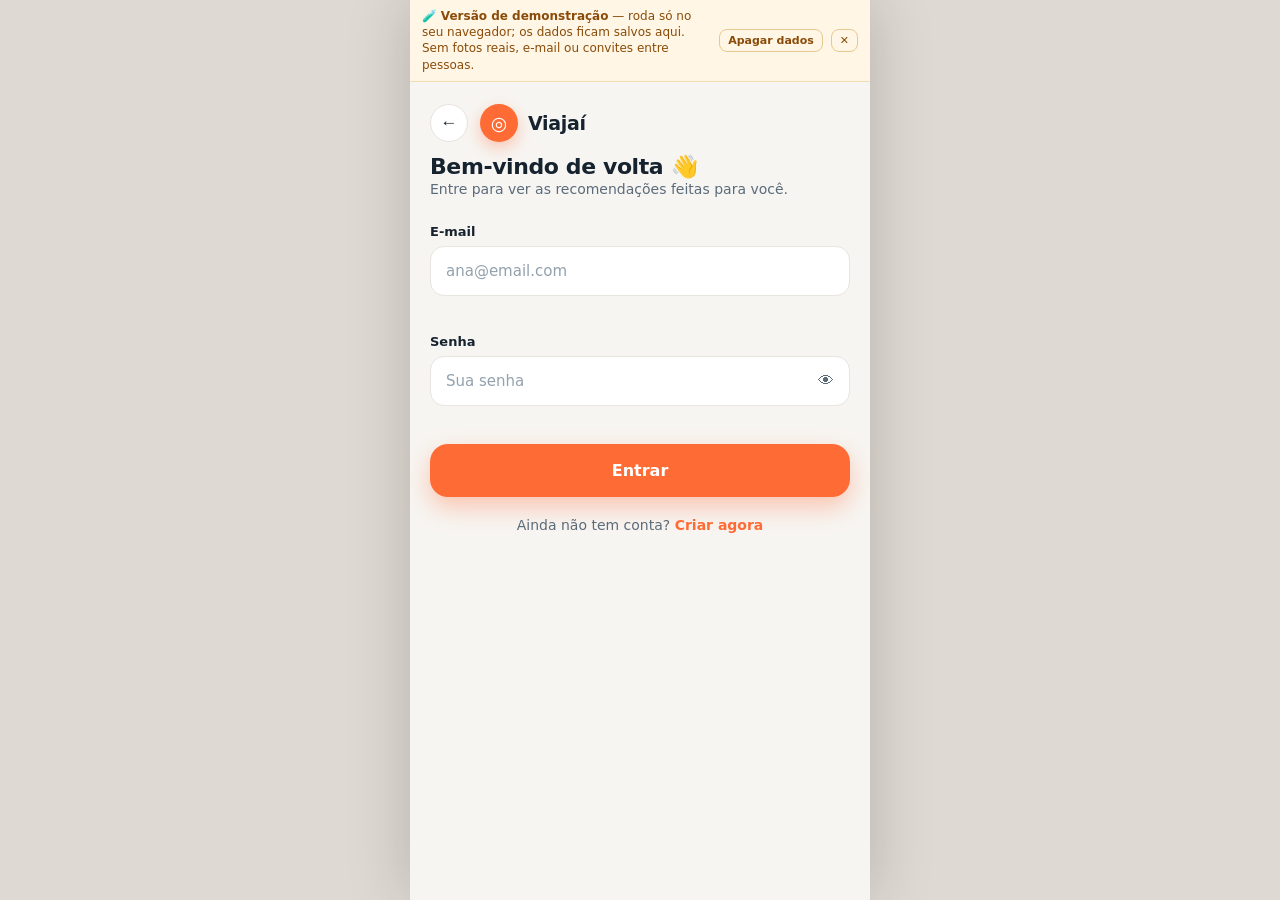
==== commit dec0d6e7: "Demo funcional sem backend: API simulada no navegador (localStorage) Intercepta /api/* e reimplement" ====
--- a/app.html
+++ b/app.html
@@ -167,6 +167,8 @@
   </div>
 
   <script src="vendor/leaflet/leaflet.js"></script>
+  <script src="js/demo-dados.js"></script>
+  <script src="js/demo-backend.js"></script>
   <script src="js/api.js"></script>
   <script src="js/ui.js"></script>
   <script src="js/app.js"></script>
--- a/css/estilos.css
+++ b/css/estilos.css
@@ -867,3 +867,10 @@
 @media (min-width: 1100px) {
   .boas-vindas__conteudo { max-width: 600px; }
 }
+
+/* Aviso da versão de demonstração (sem backend) */
+.demo-aviso { display: flex; align-items: center; gap: 8px; background: #fff6e5; color: #8a4b08; border-bottom: 1px solid #f3dcb0;
+  font-size: 12px; line-height: 1.35; padding: 8px 12px; position: relative; z-index: 30; }
+.demo-aviso span { flex: 1; }
+.demo-aviso button { background: none; border: 1px solid #e6c98f; color: #8a4b08; border-radius: 8px; padding: 4px 8px; font: 700 11px var(--fonte); cursor: pointer; }
+.boas-vindas .demo-aviso, .app > .demo-aviso { width: 100%; }
